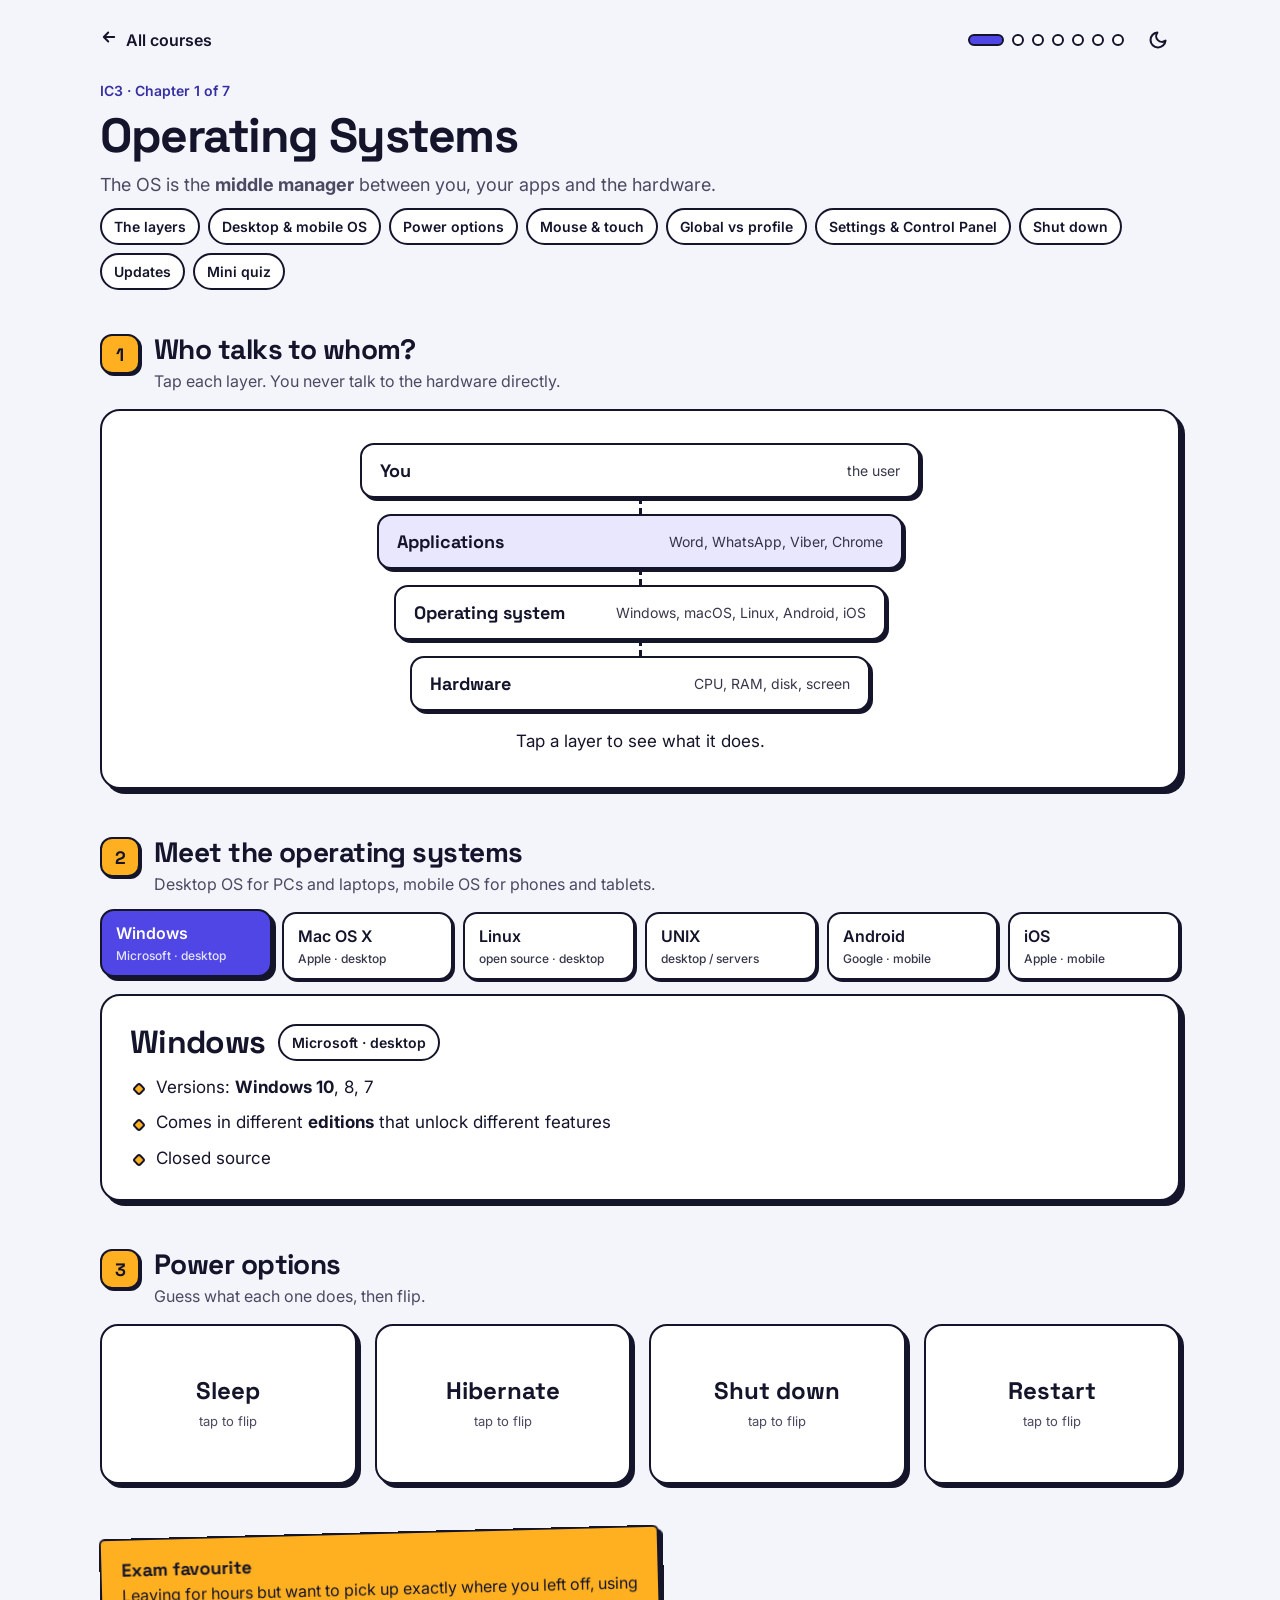
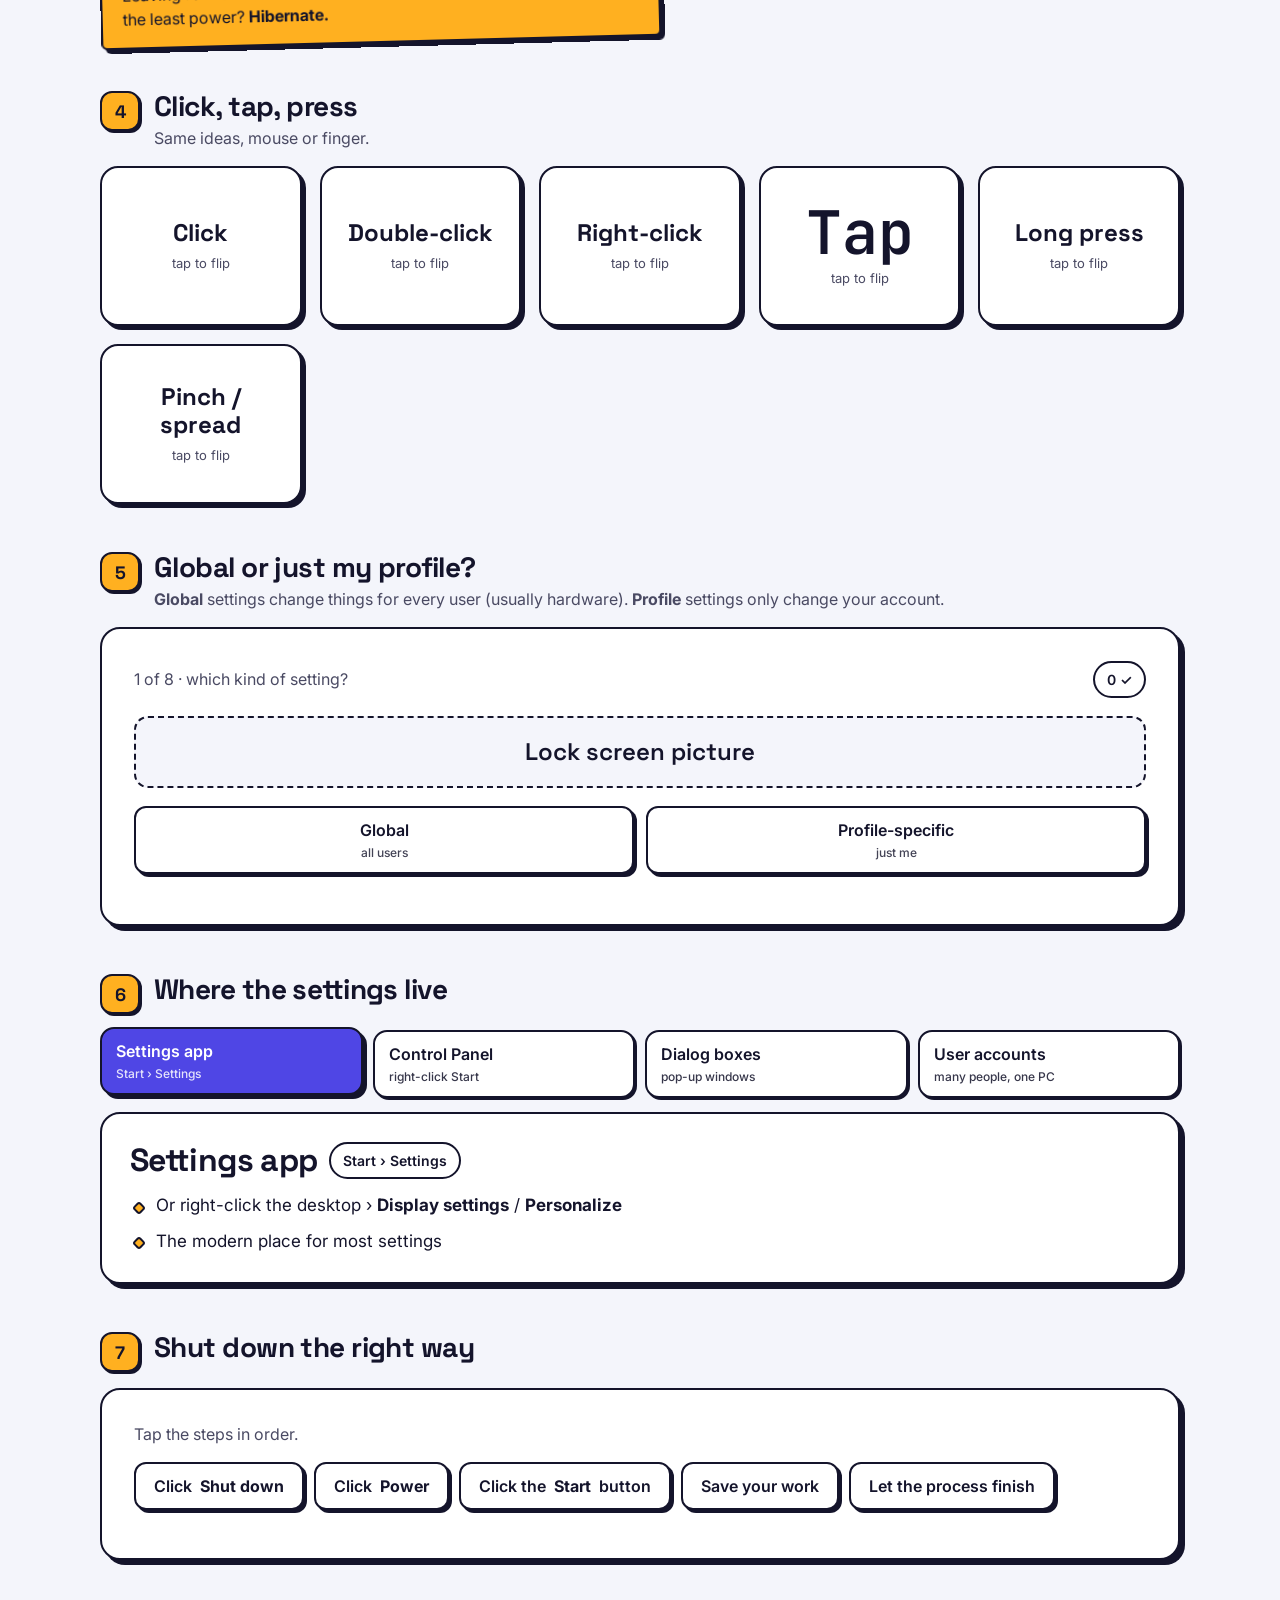
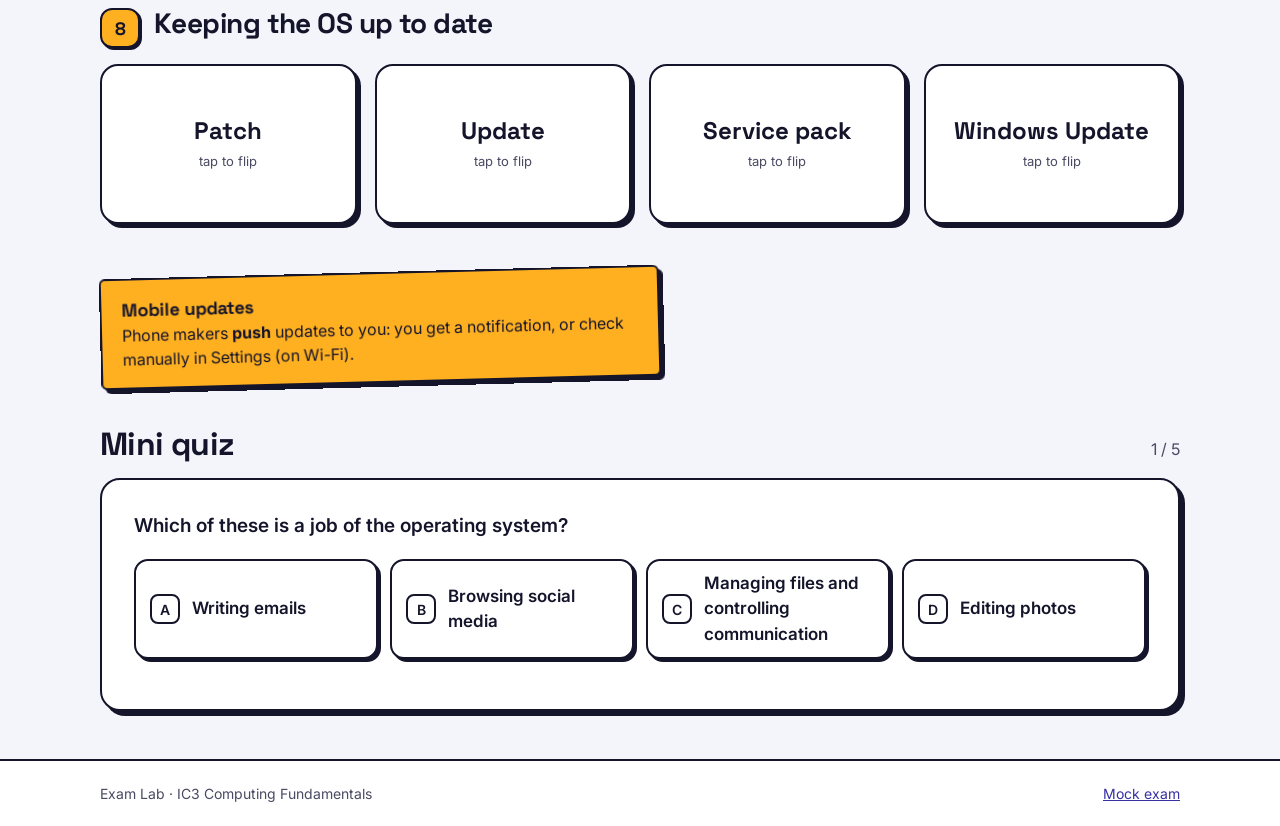
==== ic3/chapter.html @ 07b44a1f "Add IC3 Computing Fundamentals course and turn home into a course list - IC3 GS5 chapters 1-7 as dat" ====
<!doctype html>
<html lang="en">
<head>
<meta charset="utf-8">
<meta name="viewport" content="width=device-width, initial-scale=1">
<title>IC3 · Computing Fundamentals · Exam Lab</title>
<meta name="description" content="IC3 GS5 Computing Fundamentals: short interactive lessons for chapters 1 to 7.">
<link rel="icon" href="../assets/favicon.svg" type="image/svg+xml">
<link rel="preconnect" href="https://fonts.googleapis.com">
<link rel="preconnect" href="https://fonts.gstatic.com" crossorigin>
<link rel="stylesheet" href="https://fonts.googleapis.com/css2?family=Inter:wght@400;500;600&family=JetBrains+Mono:wght@400;600&family=Space+Grotesk:wght@500;700&display=swap">
<link rel="stylesheet" href="../assets/css/style.css">
<link rel="stylesheet" href="ic3.css">
<script>try{var t=localStorage.getItem('examlab:theme');if(t)document.documentElement.dataset.theme=t}catch(e){}</script>
<script type="module" src="chapter.js"></script>
</head>
<body>
<div class="scroll-progress" aria-hidden="true"></div>
<div class="wrap">
  <header class="site-header">
    <a class="back-link" href="../index.html#courses"><span data-icon="left"></span> All courses</a>
    <div class="row" style="gap:12px">
      <div class="dots" id="dots" aria-hidden="true"></div>
      <button class="btn btn--ghost btn--icon" type="button" data-theme-toggle aria-label="Switch theme"></button>
    </div>
  </header>
</div>

<main class="wrap stack" style="gap:44px">
  <div class="stack rise" style="gap:10px">
    <span class="eyebrow" id="eyebrow">IC3 · Computing Fundamentals</span>
    <h1 class="page-title" id="title">Loading…</h1>
    <p class="lead" id="lead"></p>
    <nav class="toc" id="toc" aria-label="In this chapter"></nav>
  </div>

  <div class="stack" id="blocks" style="gap:48px"></div>

  <section class="stack" id="check" style="gap:16px">
    <div class="row row--between" style="align-items:baseline">
      <h2 class="section-title">Mini quiz</h2>
      <span class="muted" id="check-count"></span>
    </div>
    <div class="card card--pad stack" id="check-body" style="gap:20px"></div>
  </section>
</main>

<footer class="site-footer">
  <div class="wrap">
    <span>Exam Lab · IC3 Computing Fundamentals</span>
    <a href="exam.html">Mock exam</a>
  </div>
</footer>
</body>
</html>
---- assets/css/style.css ----
/* Exam Lab — shared styles. "Sticker notebook" look: chunky outlines, hard shadows. */

:root {
  --bg: #F4F5FB;
  --surface: #FFFFFF;
  --soft: #F4F5FB;
  --text: #14142B;
  --muted: #4A4A63;
  --line: #14142B;
  --shadow: #14142B;
  --uml: #14142B;
  --faint-line: #8A8AA3;
  --accent: #4F46E5;
  --accent-text: #3730A3;
  --on-accent: #FFFFFF;
  --tint: #E8E7FD;
  --sun: #FFB020;
  --on-sun: #14142B;
  --sun-tint: #FFF1D1;
  --code-bg: #1B1B33;
  --ok-bg: #E0E7FF;
  --ok-line: #4F46E5;
  --ok-ink: #3730A3;
  --bad-bg: #FFE8CC;
  --bad-line: #9A3412;
  --bad-ink: #9A3412;
  color-scheme: light;
}

@media (prefers-color-scheme: dark) {
  :root:not([data-theme="light"]) {
    --bg: #161627;
    --surface: #22223A;
    --soft: #1A1A2E;
    --text: #EDEDF7;
    --muted: #B9B9D0;
    --line: #05050C;
    --shadow: #05050C;
    --uml: #EDEDF7;
    --faint-line: #6B6B88;
    --accent: #5B53F0;
    --accent-text: #B7B3FF;
    --tint: #33325E;
    --sun-tint: #3B3016;
    --code-bg: #0E0E1C;
    --ok-bg: #2D2B66;
    --ok-line: #8E89FF;
    --ok-ink: #C9C6FF;
    --bad-bg: #43260F;
    --bad-line: #FB923C;
    --bad-ink: #FDBA74;
    color-scheme: dark;
  }
}

:root[data-theme="dark"] {
  --bg: #161627;
  --surface: #22223A;
  --soft: #1A1A2E;
  --text: #EDEDF7;
  --muted: #B9B9D0;
  --line: #05050C;
  --shadow: #05050C;
  --uml: #EDEDF7;
  --faint-line: #6B6B88;
  --accent: #5B53F0;
  --accent-text: #B7B3FF;
  --tint: #33325E;
  --sun-tint: #3B3016;
  --code-bg: #0E0E1C;
  --ok-bg: #2D2B66;
  --ok-line: #8E89FF;
  --ok-ink: #C9C6FF;
  --bad-bg: #43260F;
  --bad-line: #FB923C;
  --bad-ink: #FDBA74;
  color-scheme: dark;
}

/* ---------- Base ---------- */

*, *::before, *::after { box-sizing: border-box; }
html { scroll-behavior: smooth; }
body {
  margin: 0;
  background: var(--bg);
  color: var(--text);
  font: 16px/1.5 Inter, system-ui, -apple-system, "Segoe UI", sans-serif;
  -webkit-font-smoothing: antialiased;
}
h1, h2, h3 { font-family: "Space Grotesk", Inter, sans-serif; letter-spacing: -0.02em; line-height: 1.1; margin: 0; }
p { margin: 0; }
code, .mono { font-family: "JetBrains Mono", ui-monospace, SFMono-Regular, Menlo, monospace; }
a { color: var(--accent-text); }
button { font: inherit; color: inherit; }
:focus-visible { outline: 3px solid var(--sun); outline-offset: 3px; }
svg { flex: none; }

.wrap { max-width: 1120px; margin: 0 auto; padding: 0 20px; }
.wrap--narrow { max-width: 860px; }
.stack { display: flex; flex-direction: column; gap: 24px; }
.row { display: flex; flex-wrap: wrap; gap: 16px; align-items: center; }
.row--between { justify-content: space-between; }
.muted { color: var(--muted); }
.eyebrow { font-size: 14px; font-weight: 600; color: var(--accent-text); }
.page-title { font-size: clamp(32px, 4.5vw, 48px); letter-spacing: -0.03em; line-height: 1.05; }
.section-title { font-size: clamp(24px, 3vw, 32px); }
.lead { font-size: 18px; color: var(--muted); }
.sr-only {
  position: absolute; width: 1px; height: 1px; padding: 0; margin: -1px;
  overflow: hidden; clip: rect(0 0 0 0); white-space: nowrap; border: 0;
}

/* ---------- Header / footer ---------- */

.site-header { display: flex; flex-wrap: wrap; gap: 12px; align-items: center; justify-content: space-between; padding: 18px 0; }
.brand { display: inline-flex; align-items: center; gap: 10px; color: var(--text); text-decoration: none; }
.brand span { font-family: "Space Grotesk", sans-serif; font-weight: 700; font-size: 22px; letter-spacing: -0.02em; }
.nav { display: flex; flex-wrap: wrap; gap: 4px; align-items: center; }
.nav__link { padding: 10px 12px; border-radius: 10px; color: var(--text); text-decoration: none; font-weight: 500; }
.nav__link:hover { background: var(--tint); }
.back-link { display: inline-flex; align-items: center; gap: 8px; min-height: 44px; color: var(--text); text-decoration: none; font-weight: 600; }
.back-link:hover { color: var(--accent-text); }

.site-footer { border-top: 2px solid var(--line); background: var(--surface); margin-top: 48px; }
.site-footer .wrap { display: flex; flex-wrap: wrap; gap: 12px; justify-content: space-between; padding-top: 22px; padding-bottom: 22px; font-size: 14px; color: var(--muted); }

/* ---------- Buttons, chips ---------- */

.btn {
  display: inline-flex; align-items: center; justify-content: center; gap: 8px;
  min-height: 44px; padding: 10px 18px; border-radius: 12px;
  border: 2px solid var(--line); background: var(--surface); color: var(--text);
  box-shadow: 3px 3px 0 var(--shadow);
  font-weight: 600; text-decoration: none; cursor: pointer;
  transition: transform .15s ease, box-shadow .15s ease, background .2s ease;
}
.btn:hover { transform: translate(-2px, -2px); box-shadow: 5px 5px 0 var(--shadow); color: inherit; }
.btn:active { transform: translate(2px, 2px); box-shadow: 1px 1px 0 var(--shadow); }
.btn:disabled { opacity: .4; cursor: not-allowed; transform: none; box-shadow: 3px 3px 0 var(--shadow); }
.btn--primary, .btn--primary:hover { background: var(--accent); color: var(--on-accent); }
.btn--sun, .btn--sun:hover { background: var(--sun); color: var(--on-sun); }
.btn--lg { min-height: 52px; padding: 14px 22px; font-size: 17px; border-radius: 14px; box-shadow: 4px 4px 0 var(--shadow); }
.btn--icon { width: 44px; padding: 0; }
.btn--ghost { border-color: transparent; box-shadow: none; background: transparent; }
.btn--ghost:hover { box-shadow: none; transform: none; background: var(--tint); }

.chip {
  display: inline-flex; align-items: center; gap: 8px; padding: 6px 12px; border-radius: 999px;
  background: var(--surface); border: 2px solid var(--line); font-size: 14px; font-weight: 600;
}
.chip--accent { background: var(--accent); color: var(--on-accent); }
.pulse-dot { width: 8px; height: 8px; border-radius: 50%; background: var(--accent); animation: blink 1.6s ease-in-out infinite; }
.tag { align-self: flex-start; padding: 4px 10px; border-radius: 8px; background: var(--tint); color: var(--accent-text); font-size: 13px; font-weight: 600; }
.hl { background: var(--sun); color: var(--on-sun); padding: 0 .2em; border-radius: .2em; -webkit-box-decoration-break: clone; box-decoration-break: clone; }

.card { background: var(--surface); border: 2px solid var(--line); border-radius: 20px; box-shadow: 5px 5px 0 var(--shadow); }
.card--pad { padding: clamp(18px, 3.5vw, 32px); }
.panel { background: var(--surface); border: 2px solid var(--line); border-radius: 18px; padding: 18px 22px; }

.sticky {
  align-self: flex-start; max-width: 560px; padding: 16px 20px;
  background: var(--sun); color: var(--on-sun);
  border: 2px solid var(--line); border-radius: 6px; box-shadow: 4px 4px 0 var(--shadow);
  transform: rotate(-1.5deg);
}
.sticky > strong { display: block; font-family: "Space Grotesk", sans-serif; font-size: 18px; }
.sticky code { font-weight: 600; }

/* ---------- Progress ---------- */

.bar { height: 14px; border-radius: 999px; background: var(--soft); border: 2px solid var(--line); overflow: hidden; }
.bar > span { display: block; height: 100%; width: 0; background: var(--accent); transition: width .6s cubic-bezier(.2, .8, .2, 1); }
.dots { display: flex; gap: 8px; align-items: center; }
.dots span { height: 12px; width: 12px; border-radius: 999px; border: 2px solid var(--line); background: var(--surface); transition: all .3s ease; }
.dots span.is-past { background: var(--accent); }
.dots span.is-on { width: 36px; background: var(--accent); }

/* ---------- Segmented tabs ---------- */

.tabs { display: flex; flex-wrap: wrap; gap: 12px; }
.tab {
  display: inline-flex; align-items: center; gap: 10px; min-height: 48px; padding: 10px 16px;
  border-radius: 14px; border: 2px solid var(--line); background: var(--surface); color: var(--text);
  box-shadow: 2px 2px 0 var(--shadow); font-weight: 600; cursor: pointer; transition: all .2s ease;
}
.tab:hover { transform: translateY(-2px); }
.tab__num { display: inline-flex; width: 26px; height: 26px; align-items: center; justify-content: center; border-radius: 50%; background: var(--tint); color: var(--text); font-size: 14px; }
.tab[aria-selected="true"] { background: var(--accent); color: var(--on-accent); box-shadow: 4px 4px 0 var(--shadow); }
.tab[aria-selected="true"] .tab__num { background: var(--sun); color: var(--on-sun); }
.tab.is-done:not([aria-selected="true"]) .tab__num { background: var(--accent); color: var(--on-accent); }

/* ---------- Code blocks ---------- */

.code { background: var(--code-bg); border: 2px solid var(--line); border-radius: 18px; overflow: hidden; color: #E6E6F5; min-width: 0; }
.code__bar { display: flex; gap: 8px; align-items: center; padding: 10px 16px; border-bottom: 1px solid #34345A; font: 13px "JetBrains Mono", monospace; color: #B4B4D4; }
.code__dot { width: 12px; height: 12px; border-radius: 50%; background: var(--sun); }
.code__dot + .code__dot { background: #B7B3FF; margin-right: 6px; }
.code pre { margin: 0; padding: 14px 18px; overflow-x: auto; font: 15px/1.75 "JetBrains Mono", monospace; }
.code pre.numbered { padding: 14px 0; }
.ln { display: flex; white-space: pre; padding-right: 18px; transition: background .3s ease, opacity .3s ease; }
.ln-no { flex: none; width: 44px; text-align: right; padding-right: 16px; color: #8C8CB0; user-select: none; }
.ln.is-hl { background: rgba(255, 176, 32, .22); }
.ln.is-dim { opacity: .5; }
.tk-kw { color: #B7B3FF; }
.tk-ty { color: #FFC857; }
.tk-an { color: #7DD3FC; }

/* ---------- UML class boxes ---------- */

.uml { border: 2px solid var(--uml); border-radius: 10px; overflow: hidden; background: var(--surface); color: var(--text); font: 15px/1.4 "JetBrains Mono", monospace; }
.uml__name { padding: 12px; text-align: center; font-weight: 600; background: var(--tint); display: flex; flex-direction: column; transition: background .3s ease; }
.uml__name.is-abstract .uml__title { font-style: italic; }
.uml__stereo { font-size: 12px; font-weight: 400; }
.uml__sec { border-top: 2px solid var(--uml); padding: 10px 12px; display: flex; flex-direction: column; gap: 6px; transition: background .3s ease; }
.uml__sec--empty { padding: 6px; min-height: 14px; }
.uml .is-hl { background: var(--sun-tint); }
.uml__row { display: flex; align-items: center; gap: 8px; white-space: nowrap; }
.uml__row.is-static .uml__txt { text-decoration: underline; text-underline-offset: 3px; }
.uml__row.is-flash { animation: bump .5s ease-out; }
.vis { display: inline-flex; width: 26px; height: 26px; flex: none; align-items: center; justify-content: center; border-radius: 7px; border: 2px solid transparent; font-weight: 600; transition: all .3s ease; }
.vis.is-hl { background: var(--sun); color: var(--on-sun); border-color: var(--line); transform: scale(1.15); }
.uml--box { flex: 0 1 160px; min-width: 92px; text-align: center; box-shadow: 3px 3px 0 var(--shadow); }
.uml--box .uml__name { padding: 12px 6px; }

/* ---------- Relationship arrows ---------- */

.arrow { display: block; width: 100%; height: auto; overflow: visible; color: var(--uml); }
.arrow line, .arrow polyline, .arrow polygon { stroke: currentColor; stroke-linejoin: round; stroke-linecap: round; }
.arrow .hollow { fill: var(--hollow, var(--surface)); }
.arrow .solid { fill: currentColor; }
.arrow .anim-line { transform-box: fill-box; transform-origin: left center; animation: grow .55s ease-out both; }
.arrow .anim-head { transform-box: fill-box; transform-origin: center; animation: pop .35s .5s ease-out both; }
.arrow .anim-dia { transform-box: fill-box; transform-origin: center; animation: pop .35s .1s ease-out both; }

.stage { display: flex; align-items: center; }
.stage__link { position: relative; flex: 1 1 240px; min-width: 0; }
.stage__word {
  position: absolute; left: 50%; top: -48px; transform: translateX(-50%);
  white-space: nowrap;
}
.stage__word span {
  display: inline-block; padding: 6px 12px; background: var(--sun); color: var(--on-sun);
  border: 2px solid var(--line); border-radius: 8px;
  font-family: "Space Grotesk", sans-serif; font-weight: 700; font-size: 16px;
  animation: drop .4s .55s ease-out both;
}
.mult { position: absolute; bottom: -26px; font: 600 15px "JetBrains Mono", monospace; color: var(--accent-text); animation: pop .3s ease-out both; }
.mult--l { left: 8px; }
.mult--r { right: 8px; }

/* ---------- Flip cards ---------- */

.flips { display: grid; grid-template-columns: repeat(auto-fit, minmax(190px, 1fr)); gap: 18px; }
.flip { height: 160px; padding: 0; border: 0; background: none; perspective: 900px; cursor: pointer; text-align: center; }
.flip__inner { position: relative; display: block; width: 100%; height: 100%; transform-style: preserve-3d; transition: transform .55s cubic-bezier(.2, .8, .25, 1.25); }
.flip[aria-pressed="true"] .flip__inner { transform: rotateY(180deg); }
.flip__face {
  position: absolute; inset: 0; display: flex; flex-direction: column; align-items: center; justify-content: center; gap: 6px; padding: 12px;
  border: 2px solid var(--line); border-radius: 18px; background: var(--surface); box-shadow: 4px 4px 0 var(--shadow);
  -webkit-backface-visibility: hidden; backface-visibility: hidden;
}
.flip__face--back { transform: rotateY(180deg); background: var(--accent); color: var(--on-accent); }
.flip__sym { font: 600 60px/1 "JetBrains Mono", monospace; }
.flip__hint { font-size: 13px; color: var(--muted); }
.flip__word { font-family: "Space Grotesk", sans-serif; font-size: 28px; font-weight: 700; }

/* ---------- Switch ---------- */

.switch { display: inline-flex; align-items: center; gap: 10px; min-height: 44px; padding: 6px 8px; border: 0; background: none; font-weight: 600; cursor: pointer; }
.switch__track { position: relative; width: 50px; height: 28px; border-radius: 999px; border: 2px solid var(--line); background: var(--tint); transition: background .2s ease; }
.switch__knob { position: absolute; top: 2px; left: 2px; width: 20px; height: 20px; border-radius: 50%; background: #FFFFFF; border: 2px solid var(--line); transition: left .2s ease; }
.switch[aria-checked="true"] .switch__track { background: var(--accent); }
.switch[aria-checked="true"] .switch__knob { left: 24px; }

/* ---------- Answer options (quiz + mini checks) ---------- */

.opts { display: grid; grid-template-columns: repeat(auto-fit, minmax(240px, 1fr)); gap: 12px; }
.opt {
  display: flex; align-items: center; gap: 12px; min-height: 56px; padding: 10px 14px; border-radius: 14px;
  border: 2px solid var(--line); background: var(--surface); color: var(--text); box-shadow: 3px 3px 0 var(--shadow);
  font-weight: 600; font-size: 17px; text-align: left; cursor: pointer; transition: background .2s ease, opacity .2s ease, transform .15s ease;
}
.opt:hover:not([aria-disabled="true"]) { transform: translate(-1px, -2px); }
.opt[aria-disabled="true"] { cursor: default; }
.opt__letter { flex: none; display: inline-flex; width: 30px; height: 30px; align-items: center; justify-content: center; border-radius: 8px; border: 2px solid var(--line); background: var(--surface); font-size: 14px; }
.opt__text { flex: 1; }
.opt__text.mono { font-size: 15px; }
.opt.is-right { background: var(--ok-bg); border-color: var(--ok-line); animation: bump .4s ease-out; }
.opt.is-wrong { background: var(--bad-bg); border-color: var(--bad-line); animation: shake .4s ease-in-out; }
.opt.is-dim { opacity: .5; }
.opt__mark { animation: pop .3s ease-out both; }
.opt.is-right .opt__mark { color: var(--ok-ink); }
.opt.is-wrong .opt__mark { color: var(--bad-ink); }

.feedback {
  display: flex; flex-wrap: wrap; gap: 16px; align-items: center; justify-content: space-between;
  padding: 16px 20px; border-radius: 16px; border: 2px solid var(--line); animation: rise .35s ease-out both;
}
.feedback.is-right { background: var(--ok-bg); }
.feedback.is-wrong { background: var(--sun-tint); }
.feedback__body { display: flex; gap: 14px; align-items: center; flex: 1 1 360px; min-width: 0; }
.feedback__title { display: block; font-family: "Space Grotesk", sans-serif; font-weight: 700; font-size: 20px; }
.badge-icon {
  position: relative; flex: none; width: 44px; height: 44px; border-radius: 50%;
  border: 2px solid var(--line); background: var(--surface); display: flex; align-items: center; justify-content: center;
}

/* Confetti-ish burst */
.burst { position: absolute; left: 50%; top: 50%; width: 0; height: 0; pointer-events: none; }
.burst i { position: absolute; left: 0; top: 0; width: 0; height: 0; }
.burst i::after {
  content: ""; position: absolute; width: 10px; height: 10px; margin: -5px; border-radius: 50%;
  background: var(--c); border: 1.5px solid var(--line); animation: fly .75s ease-out both;
}

/* ---------- Animations ---------- */

@keyframes rise { from { opacity: 0; transform: translateY(16px); } to { opacity: 1; transform: none; } }
@keyframes grow { from { transform: scaleX(0); } to { transform: scaleX(1); } }
@keyframes pop { 0% { opacity: 0; transform: scale(0); } 70% { opacity: 1; transform: scale(1.2); } 100% { opacity: 1; transform: scale(1); } }
@keyframes drop { from { opacity: 0; transform: translateY(-14px) rotate(-4deg); } to { opacity: 1; transform: translateY(0) rotate(-4deg); } }
@keyframes bump { 0% { transform: scale(1); } 40% { transform: scale(1.04); } 100% { transform: scale(1); } }
@keyframes shake { 0%, 100% { transform: translateX(0); } 20% { transform: translateX(-8px); } 40% { transform: translateX(7px); } 60% { transform: translateX(-5px); } 80% { transform: translateX(3px); } }
@keyframes fly { from { transform: translateX(0) scale(1); opacity: 1; } to { transform: translateX(58px) scale(.4); opacity: 0; } }
@keyframes blink { 0%, 100% { opacity: 1; } 50% { opacity: .25; } }
@keyframes bob { 0%, 100% { transform: translateY(0); } 50% { transform: translateY(-8px); } }
@keyframes draw { from { stroke-dashoffset: 600; } to { stroke-dashoffset: 0; } }
@keyframes sticker { 0% { opacity: 0; transform: scale(.4) rotate(-6deg); } 70% { opacity: 1; transform: scale(1.12) rotate(-6deg); } 100% { opacity: 1; transform: scale(1) rotate(-6deg); } }
@keyframes wiggle { 0%, 100% { transform: rotate(-6deg); } 50% { transform: rotate(4deg); } }
@keyframes flicker { 0%, 100% { transform: scale(1) rotate(-3deg); } 50% { transform: scale(1.12) rotate(3deg); } }

.rise { animation: rise .45s ease-out both; }
.rise-1 { animation-delay: .08s; }
.rise-2 { animation-delay: .16s; }
.rise-3 { animation-delay: .24s; }

@media (prefers-reduced-motion: reduce) {
  *, *::before, *::after {
    animation-duration: .001ms !important;
    animation-delay: 0s !important;
    animation-iteration-count: 1 !important;
    transition-duration: .001ms !important;
    scroll-behavior: auto !important;
  }
}

/* ---------- Exam pages (shared by every course) ---------- */

.qcard { display: flex; flex-direction: column; gap: 22px; box-shadow: 6px 6px 0 var(--shadow); }
.qtitle { font-size: clamp(22px, 3.2vw, 30px); line-height: 1.2; }
.diagram { padding: 18px; border-radius: 16px; background: var(--soft); border: 2px dashed var(--faint-line); }
.flame.is-hot svg { animation: flicker .8s ease-in-out infinite; }
.ring { position: relative; width: 170px; height: 170px; border-radius: 50%; border: 2px solid var(--line); display: flex; align-items: center; justify-content: center; animation: pop .6s ease-out both; }
.ring__inner { width: 124px; height: 124px; border-radius: 50%; border: 2px solid var(--line); background: var(--surface); display: flex; align-items: center; justify-content: center; font: 700 36px "Space Grotesk", sans-serif; }
.results { display: flex; flex-direction: column; align-items: center; gap: 20px; text-align: center; box-shadow: 6px 6px 0 var(--shadow); }
.mistakes { width: 100%; max-width: 600px; display: flex; flex-direction: column; gap: 10px; text-align: left; }
.mistake { padding: 12px 16px; border-radius: 12px; background: var(--sun-tint); border: 2px solid var(--line); }

/* Thin reading-progress bar at the very top of long lesson pages */
.scroll-progress { position: fixed; left: 0; top: 0; height: 4px; width: 100%; background: var(--accent); transform-origin: left center; transform: scaleX(0); z-index: 20; }
---- ic3/ic3.css ----
/* Styles for the data-driven lesson widgets (ic3/widgets.js). Uses tokens from assets/css/style.css. */

.block { display: flex; flex-direction: column; gap: 16px; scroll-margin-top: 24px; }
.block__head { display: flex; gap: 14px; align-items: flex-start; }
.block__num {
  flex: none; width: 40px; height: 40px; border-radius: 12px; border: 2px solid var(--line);
  background: var(--sun); color: var(--on-sun); display: flex; align-items: center; justify-content: center;
  font: 700 18px "Space Grotesk", sans-serif; box-shadow: 2px 2px 0 var(--shadow);
}
.block__head h2 { font-size: clamp(22px, 3vw, 28px); }
.block__head p { margin-top: 4px; }

/* Lesson contents strip */
.toc { display: flex; flex-wrap: wrap; gap: 8px; }
.toc a { padding: 6px 12px; border-radius: 999px; border: 2px solid var(--line); background: var(--surface); color: var(--text); text-decoration: none; font-size: 14px; font-weight: 600; }
.toc a:hover { background: var(--tint); }

/* ---------- Explorer ---------- */
.xp { display: flex; flex-direction: column; gap: 14px; }
.xp__chips { display: grid; grid-template-columns: repeat(auto-fit, minmax(150px, 1fr)); gap: 10px; }
.xp__chip {
  position: relative; display: flex; flex-direction: column; align-items: flex-start; gap: 2px; min-height: 56px; padding: 10px 14px;
  border-radius: 14px; border: 2px solid var(--line); background: var(--surface); color: var(--text);
  box-shadow: 2px 2px 0 var(--shadow); font-weight: 600; text-align: left; cursor: pointer; transition: all .2s ease;
}
.xp__chip:hover { transform: translateY(-2px); }
.xp__chip[aria-selected="true"] { background: var(--accent); color: var(--on-accent); box-shadow: 4px 4px 0 var(--shadow); transform: translateY(-3px); }
.xp__tag { font-size: 12px; font-weight: 500; opacity: .85; }
.xp__seen { position: absolute; top: 6px; right: 8px; color: var(--accent-text); }
.xp__panel { padding: clamp(18px, 3vw, 28px); display: flex; flex-direction: column; gap: 14px; min-height: 160px; }
.xp__head { display: flex; flex-wrap: wrap; gap: 12px; align-items: center; }
.xp__big { font-size: clamp(24px, 3.4vw, 32px); }
.xp__points { margin: 0; padding: 0; list-style: none; display: flex; flex-direction: column; gap: 10px; }
.xp__points li { position: relative; padding-left: 26px; font-size: 17px; animation: rise .4s ease-out both; }
.xp__points li::before { content: ""; position: absolute; left: 4px; top: .55em; width: 10px; height: 10px; border-radius: 3px; background: var(--sun); border: 2px solid var(--line); transform: rotate(45deg); }
.xp__note { padding: 10px 14px; border-radius: 12px; background: var(--sun-tint); border: 2px dashed var(--line); }

/* ---------- Flip cards (extends .flip from style.css) ---------- */
.flips--wide { grid-template-columns: repeat(auto-fit, minmax(240px, 1fr)); }
.flip__term { font: 700 clamp(20px, 2.6vw, 24px)/1.2 "Space Grotesk", sans-serif; padding: 0 8px; }
.flip__def { font-size: 15px; line-height: 1.4; }

/* ---------- Sort ---------- */
.sorter { display: flex; flex-direction: column; gap: 18px; }
.sorter__item {
  font: 600 clamp(18px, 2.6vw, 24px)/1.35 "Space Grotesk", sans-serif; padding: 18px 20px; border-radius: 14px;
  background: var(--soft); border: 2px dashed var(--line); text-align: center;
}
.sorter__btns { display: grid; grid-template-columns: repeat(var(--n), minmax(0, 1fr)); gap: 12px; }
.sorter__btn { min-height: 64px; flex-direction: column; gap: 2px; text-align: center; }
.sorter__hint { font-size: 12px; font-weight: 500; opacity: .8; }
.sorter__btn.is-right { background: var(--ok-bg); border-color: var(--ok-line); animation: bump .4s ease-out; }
.sorter__btn.is-wrong { background: var(--bad-bg); border-color: var(--bad-line); animation: shake .4s ease-in-out; }
.game-end { display: flex; flex-wrap: wrap; gap: 16px; align-items: center; justify-content: space-between; }
@media (max-width: 560px) { .sorter__btns { grid-template-columns: repeat(2, minmax(0, 1fr)); } }

/* ---------- Order ---------- */
.orderer { display: flex; flex-direction: column; gap: 16px; }
.orderer__done { margin: 0; padding: 0; list-style: none; display: flex; flex-direction: column; gap: 8px; }
.orderer__done:empty { display: none; }
.orderer__done li { display: flex; gap: 12px; align-items: center; padding: 10px 14px; border-radius: 12px; background: var(--ok-bg); border: 2px solid var(--ok-line); font-weight: 600; }
.orderer__n { flex: none; width: 28px; height: 28px; border-radius: 50%; background: var(--accent); color: var(--on-accent); display: flex; align-items: center; justify-content: center; font-size: 14px; }
.orderer__pool { display: flex; flex-wrap: wrap; gap: 10px; }
.orderer__step { text-align: left; justify-content: flex-start; }
.orderer__step.is-wrong { background: var(--bad-bg); border-color: var(--bad-line); animation: shake .4s ease-in-out; }

/* ---------- Bars ---------- */
.bars { display: flex; flex-direction: column; gap: 14px; }
.bars__row { display: grid; grid-template-columns: minmax(90px, 150px) minmax(0, 1fr) auto; gap: 6px 14px; align-items: center; }
.bars__label { font-weight: 600; }
.bars__track { height: 22px; border-radius: 999px; border: 2px solid var(--line); background: var(--soft); overflow: hidden; }
.bars__fill { display: block; height: 100%; width: 0; background: var(--accent); border-right: 2px solid var(--line); }
.bars__row:nth-child(even) .bars__fill { background: var(--sun); }
.bars__val { font: 600 14px "JetBrains Mono", monospace; white-space: nowrap; }
.bars__note { grid-column: 2 / -1; font-size: 14px; color: var(--muted); margin-top: -4px; }
@media (max-width: 520px) { .bars__row { grid-template-columns: minmax(0, 1fr) auto; } .bars__track { grid-column: 1 / -1; grid-row: 2; } .bars__note { grid-column: 1 / -1; } }

/* ---------- Stack ---------- */
.stackw { display: flex; flex-direction: column; gap: 18px; align-items: center; }
.stackw__layers { width: 100%; max-width: 560px; display: flex; flex-direction: column; align-items: center; }
.stackw__layer {
  width: var(--w); display: flex; flex-wrap: wrap; justify-content: space-between; gap: 4px 12px; align-items: center;
  padding: 14px 18px; border-radius: 14px; border: 2px solid var(--line); background: var(--surface); color: var(--text);
  box-shadow: 3px 3px 0 var(--shadow); cursor: pointer; animation: rise .45s var(--d) ease-out both; transition: background .2s ease;
}
.stackw__layer:nth-of-type(2) { background: var(--tint); }
.stackw__layer[aria-pressed="true"] { background: var(--accent); color: var(--on-accent); }
.stackw__name { font: 700 18px "Space Grotesk", sans-serif; }
.stackw__eg { font-size: 14px; opacity: .85; }
.stackw__link { width: 0; height: 16px; border-left: 3px dashed var(--line); }
.stackw__detail { text-align: center; font-size: 17px; max-width: 560px; min-height: 26px; }

/* ---------- Units ---------- */
.unitsw { display: flex; flex-direction: column; gap: 18px; }
.unitsw__mode[aria-pressed="true"] { background: var(--accent); color: var(--on-accent); }
.unitsw__ladder { display: flex; flex-wrap: wrap; align-items: center; gap: 8px; }
.unitsw__rung { padding: 8px 14px; border-radius: 10px; border: 2px solid var(--line); background: var(--sun); color: var(--on-sun); font: 700 18px "JetBrains Mono", monospace; animation: pop .35s ease-out both; }
.unitsw__step { font: 600 14px "JetBrains Mono", monospace; color: var(--accent-text); animation: rise .35s ease-out both; }
.unitsw__conv { display: flex; flex-wrap: wrap; gap: 12px; align-items: end; }
.unitsw__field { display: flex; flex-direction: column; gap: 4px; font-size: 14px; font-weight: 600; }
.unitsw__field input, .unitsw__field select, .wild__input input, .pw__input {
  min-height: 44px; padding: 8px 12px; border-radius: 12px; border: 2px solid var(--line); background: var(--surface); color: var(--text); font: inherit; font-size: 17px;
}
.unitsw__field input { width: 160px; }
.unitsw__out { display: grid; grid-template-columns: repeat(auto-fit, minmax(170px, 1fr)); gap: 10px; }
.unitsw__cell { display: flex; flex-direction: column; padding: 10px 12px; border-radius: 12px; border: 2px solid var(--line); background: var(--soft); }
.unitsw__cell .mono { font-size: 16px; font-weight: 600; overflow-wrap: anywhere; }
.unitsw__cell.is-from { background: var(--tint); }

/* ---------- Wildcards ---------- */
.wild { display: flex; flex-direction: column; gap: 14px; }
.wild__input { display: flex; flex-wrap: wrap; gap: 10px; align-items: center; font-weight: 600; }
.wild__input input { flex: 1 1 200px; font-family: "JetBrains Mono", monospace; font-size: 20px; }
.wild__presets .btn { font-family: "JetBrains Mono", monospace; min-height: 40px; padding: 6px 14px; box-shadow: 2px 2px 0 var(--shadow); }
.wild__presets .btn[aria-pressed="true"] { background: var(--accent); color: var(--on-accent); }
.wild__explain { font-size: 17px; min-height: 26px; }
.wild__files { display: flex; flex-wrap: wrap; gap: 8px; }
.wild__file { padding: 6px 12px; border-radius: 10px; border: 2px dashed var(--faint-line); color: var(--muted); transition: all .2s ease; }
.wild__file.is-hit { border: 2px solid var(--line); background: var(--accent); color: var(--on-accent); }
.wild__file.is-pop { animation: pop .3s ease-out; }

/* ---------- Backups ---------- */
.bk { display: flex; flex-direction: column; gap: 18px; }
.bk__mode[aria-pressed="true"] { background: var(--accent); color: var(--on-accent); }
.bk__week { display: grid; grid-template-columns: repeat(6, minmax(0, 1fr)); gap: 10px; align-items: end; }
.bk__day { display: flex; flex-direction: column; align-items: center; gap: 6px; }
.bk__dname { font-size: 13px; font-weight: 600; color: var(--muted); }
.bk__box {
  width: 100%; min-height: 64px; padding: 8px 4px; border-radius: 12px; border: 2px solid var(--line); background: var(--tint);
  display: flex; flex-direction: column; align-items: center; justify-content: center; opacity: 0; transform: translateY(14px) scale(.9);
  transition: opacity .3s ease, transform .3s ease, background .3s ease, box-shadow .3s ease;
}
.bk__box--full { min-height: 96px; background: var(--sun); color: var(--on-sun); }
.bk__box strong { font: 700 18px "JetBrains Mono", monospace; }
.bk__box small { font-size: 12px; }
.bk__box.is-in { opacity: 1; transform: none; }
.bk__box.is-need { box-shadow: 0 0 0 4px var(--accent); transform: translateY(-6px); }
.bk__box.is-skip { opacity: .3; }
.bk__crash { padding: 8px 10px; border-radius: 10px; background: var(--bad-bg); color: var(--bad-ink); border: 2px solid var(--bad-line); font-weight: 700; }
.bk__crash.is-pop { animation: shake .5s ease-in-out; }
.bk__out { min-height: 60px; }
@media (max-width: 520px) { .bk__week { grid-template-columns: repeat(3, minmax(0, 1fr)); } }

/* ---------- Password ---------- */
.pw { display: flex; flex-direction: column; gap: 14px; }
.pw__row { display: flex; flex-wrap: wrap; gap: 10px; }
.pw__input { flex: 1 1 240px; }
.pw__meter { height: 16px; border-radius: 999px; border: 2px solid var(--line); background: var(--soft); overflow: hidden; }
.pw__meter span { display: block; height: 100%; width: 0; transition: width .35s ease, background .35s ease; }
.pw__level { font: 700 20px "Space Grotesk", sans-serif; }
.pw__rules { margin: 0; padding: 0; list-style: none; display: grid; grid-template-columns: repeat(auto-fit, minmax(220px, 1fr)); gap: 8px; }
.pw__rules li { display: flex; gap: 10px; align-items: center; color: var(--muted); }
.pw__tick { width: 24px; height: 24px; border-radius: 50%; border: 2px solid var(--faint-line); display: flex; align-items: center; justify-content: center; color: transparent; transition: all .2s ease; }
.pw__rules li.is-ok { color: var(--text); font-weight: 600; }
.pw__rules li.is-ok .pw__tick { background: var(--accent); border-color: var(--line); color: var(--on-accent); }
.pw__rules li.is-pop .pw__tick { animation: pop .3s ease-out; }

/* ---------- Path (network hops) ---------- */
.hop { display: flex; flex-direction: column; gap: 18px; }
.hop__row { display: flex; flex-wrap: wrap; align-items: center; gap: 8px 0; }
.hop__node {
  display: flex; flex-direction: column; align-items: center; gap: 6px; min-width: 92px; padding: 10px 8px; border-radius: 14px;
  border: 2px solid var(--line); background: var(--surface); color: var(--text); box-shadow: 2px 2px 0 var(--shadow);
  font-weight: 600; font-size: 14px; cursor: pointer; transition: all .25s ease;
}
.hop__dot { width: 14px; height: 14px; border-radius: 50%; border: 2px solid var(--line); background: var(--tint); transition: background .2s ease; }
.hop__node[aria-pressed="true"] { background: var(--tint); }
.hop__node.is-lit { transform: translateY(-4px); box-shadow: 4px 4px 0 var(--shadow); }
.hop__node.is-lit .hop__dot { background: var(--sun); animation: pop .35s ease-out; }
.hop__wire { position: relative; flex: 1 1 18px; min-width: 18px; height: 0; border-top: 3px dashed var(--line); }
.hop__wire i { position: absolute; top: -7px; left: 0; width: 11px; height: 11px; border-radius: 50%; background: var(--sun); border: 2px solid var(--line); opacity: 0; }
.hop__wire.is-on i { animation: hop-go .42s linear both; }
.hop__wire.is-back i { animation: hop-back .6s linear both; background: var(--accent); }
@keyframes hop-go { from { left: 0; opacity: 1; } to { left: calc(100% - 11px); opacity: 1; } }
@keyframes hop-back { from { left: calc(100% - 11px); opacity: 1; } to { left: 0; opacity: 0; } }
.hop__say { font-size: 17px; min-height: 26px; }

/* ---------- Tree ---------- */
.treew { display: flex; flex-direction: column; gap: 16px; }
.treew__path { min-height: 48px; padding: 10px 14px; border-radius: 12px; background: var(--code-bg); color: #E6E6F5; font: 600 17px "JetBrains Mono", monospace; display: flex; flex-wrap: wrap; align-items: center; overflow-x: auto; }
.treew__path .muted { color: #B4B4D4; font-family: Inter, sans-serif; font-weight: 500; }
.treew__seg, .treew__sep { animation: rise .3s ease-out both; }
.treew__sep { color: #FFC857; padding: 0 2px; }
.tree, .tree ul { margin: 0; padding: 0; list-style: none; }
.tree ul { padding-left: 22px; border-left: 2px dashed var(--faint-line); margin-left: 9px; }
.tree li { padding: 3px 0; }
.tree__folder { display: inline-flex; align-items: center; gap: 8px; font-weight: 700; }
.tree__folder::before { content: ""; width: 18px; height: 13px; border-radius: 3px; background: var(--sun); border: 2px solid var(--line); }
.tree__file { padding: 4px 10px; border-radius: 8px; border: 2px solid transparent; background: none; font: 500 15px "JetBrains Mono", monospace; cursor: pointer; color: var(--text); }
.tree__file:hover { border-color: var(--line); }
.tree__file.is-on { background: var(--accent); color: var(--on-accent); border-color: var(--line); }
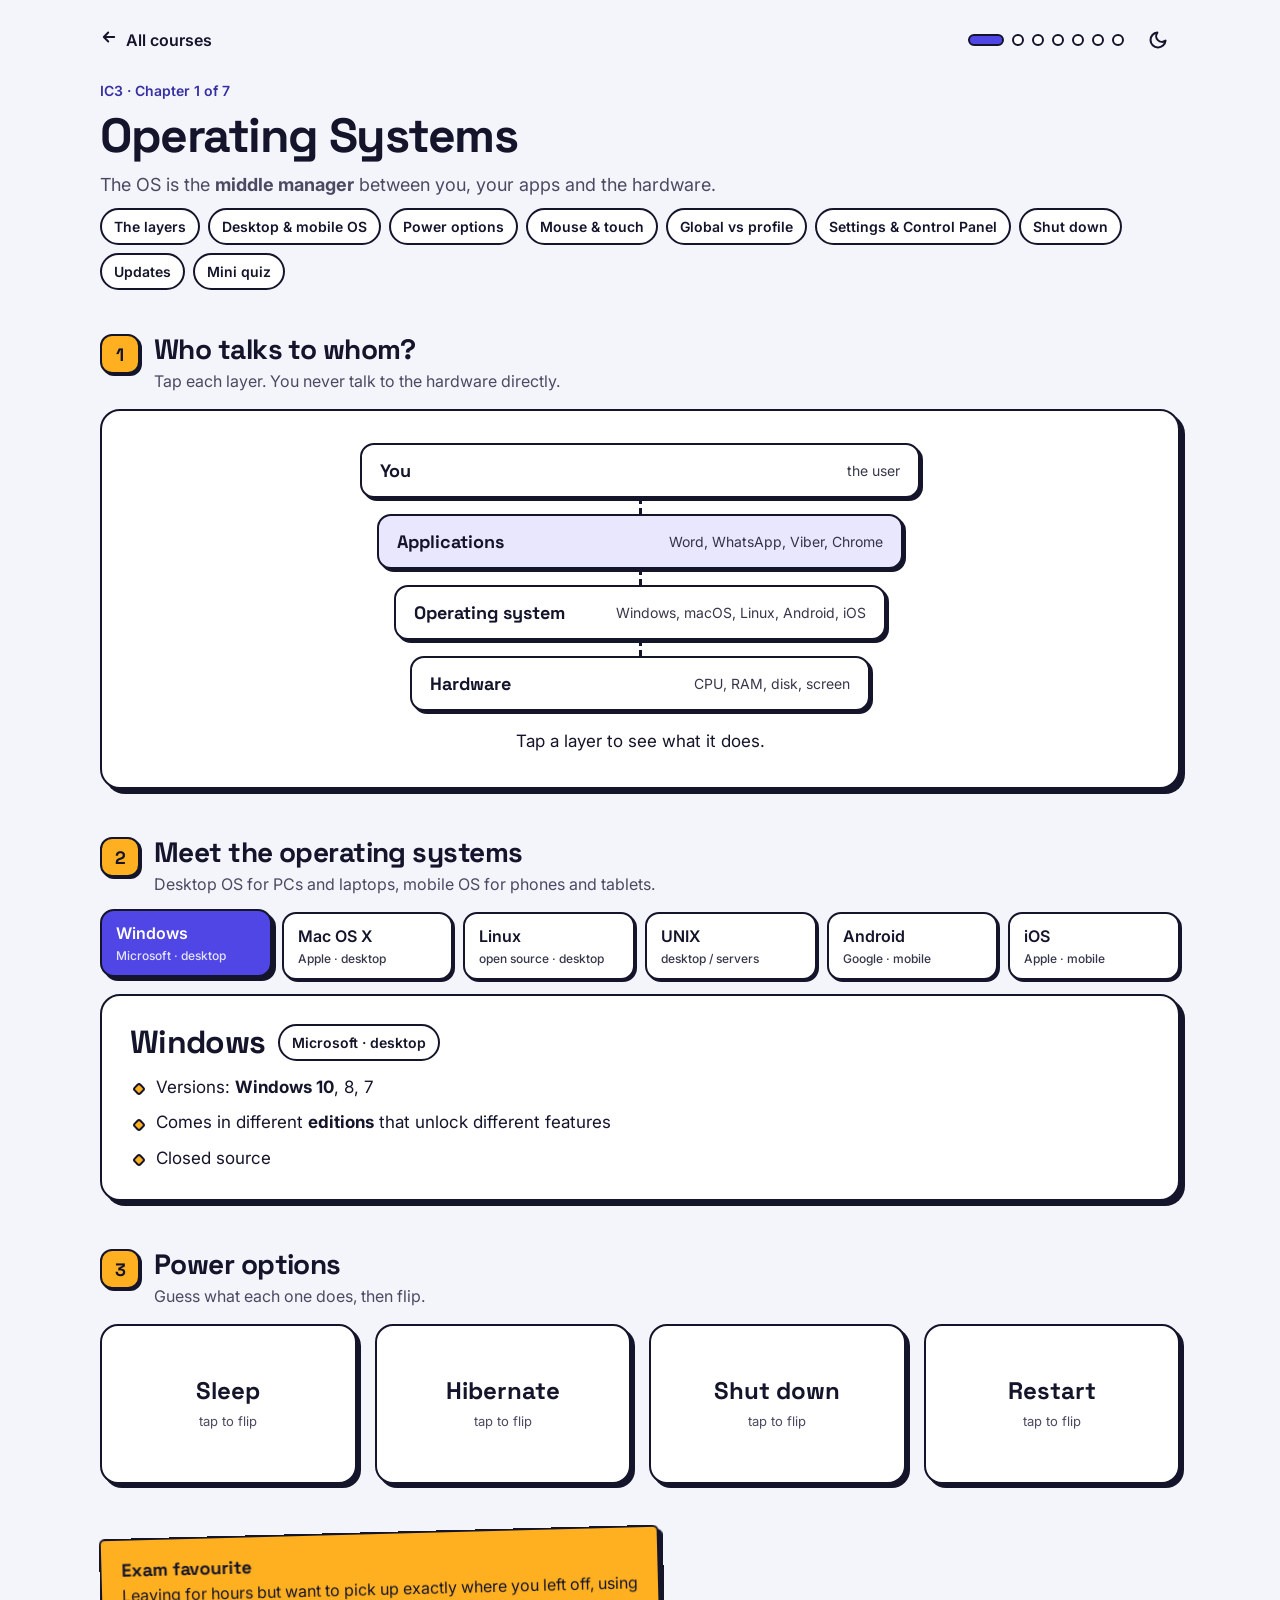
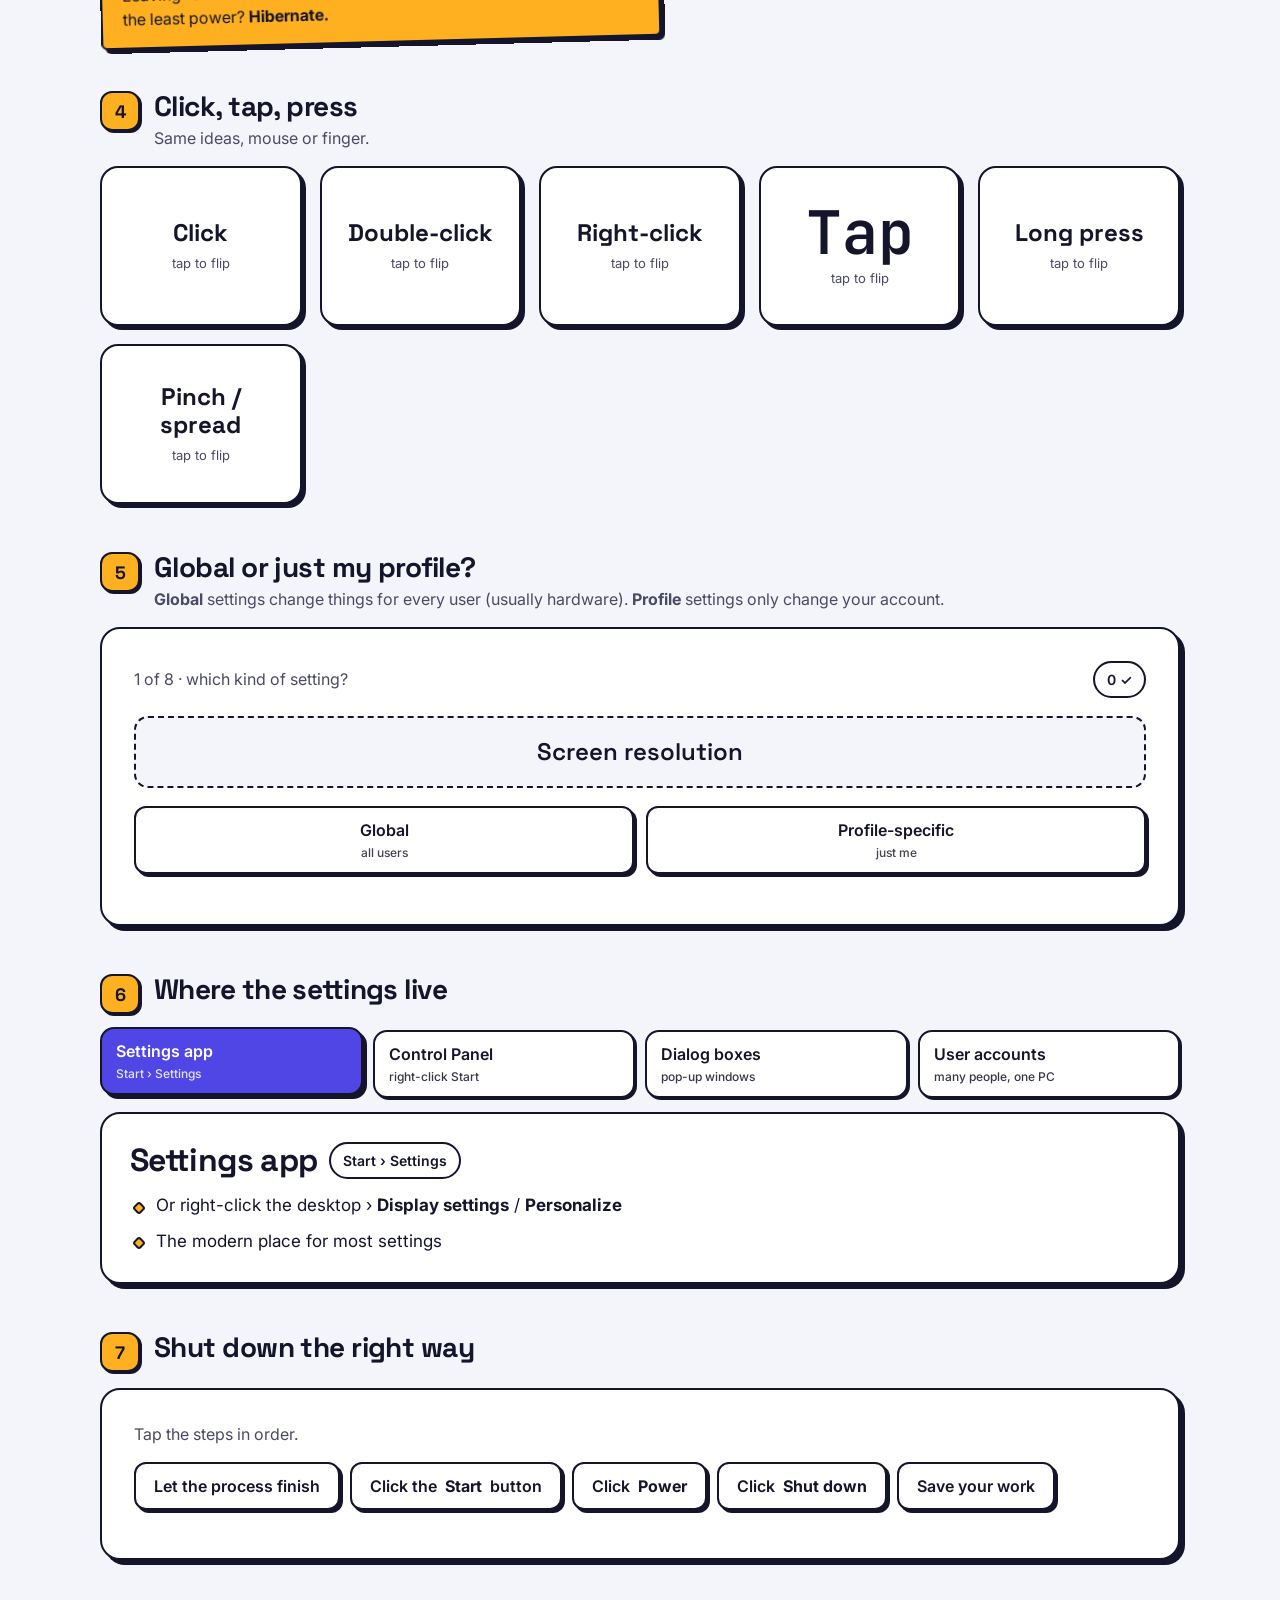
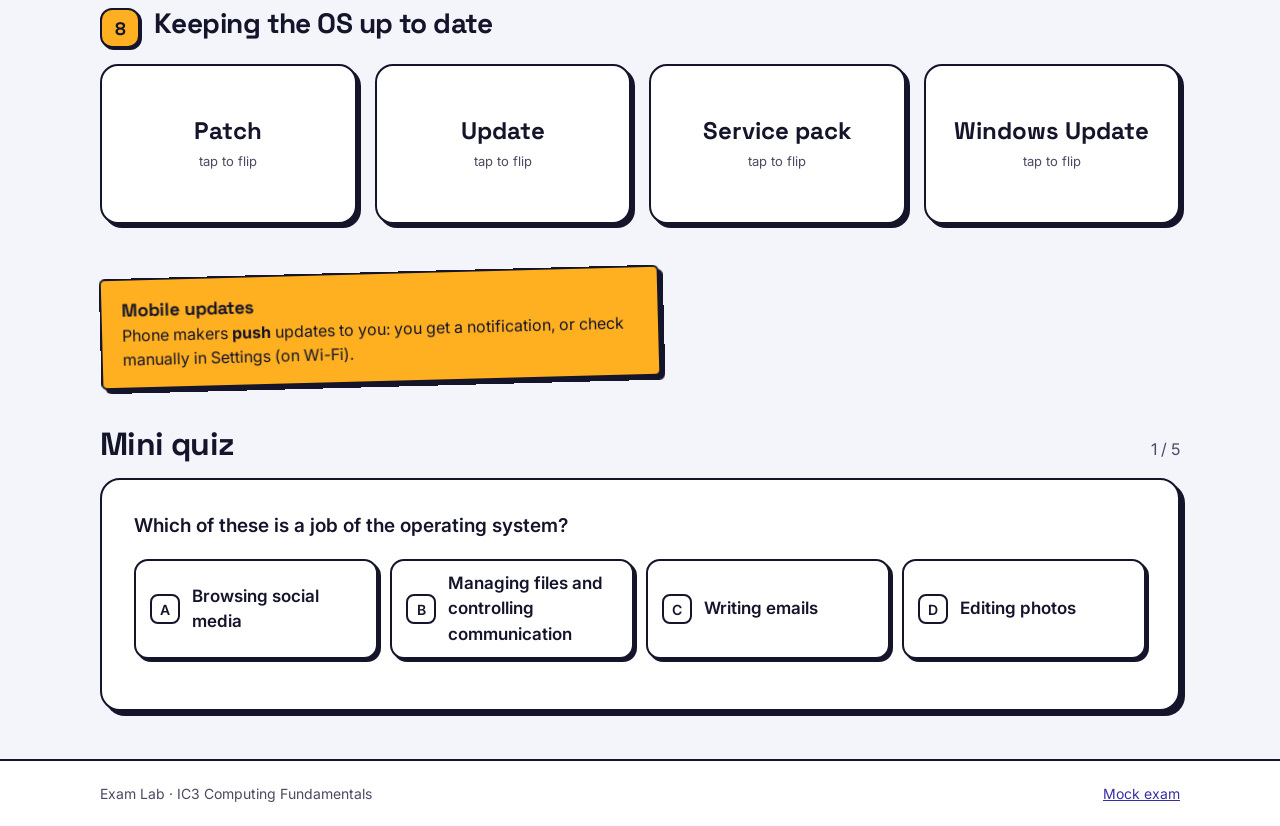
==== commit 9eaf20b3: "Add E-Business course: Chapter 5 video lessons, case-study final, cheat sheet - 7 lessons on Chaffey" ====
--- a/ic3/chapter.html
+++ b/ic3/chapter.html
@@ -10,7 +10,7 @@
 <link rel="preconnect" href="https://fonts.gstatic.com" crossorigin>
 <link rel="stylesheet" href="https://fonts.googleapis.com/css2?family=Inter:wght@400;500;600&family=JetBrains+Mono:wght@400;600&family=Space+Grotesk:wght@500;700&display=swap">
 <link rel="stylesheet" href="../assets/css/style.css">
-<link rel="stylesheet" href="ic3.css">
+<link rel="stylesheet" href="../assets/css/widgets.css">
 <script>try{var t=localStorage.getItem('examlab:theme');if(t)document.documentElement.dataset.theme=t}catch(e){}</script>
 <script type="module" src="chapter.js"></script>
 </head>
--- a/assets/css/style.css
+++ b/assets/css/style.css
@@ -80,6 +80,7 @@
 /* ---------- Base ---------- */
 
 *, *::before, *::after { box-sizing: border-box; }
+[hidden] { display: none !important; }
 html { scroll-behavior: smooth; }
 body {
   margin: 0;
--- a/assets/css/widgets.css
+++ b/assets/css/widgets.css
@@ -0,0 +1,258 @@
+/* Styles for the data-driven lesson widgets (assets/js/widgets.js). Uses tokens from assets/css/style.css. */
+
+.block { display: flex; flex-direction: column; gap: 16px; scroll-margin-top: 24px; }
+.block__head { display: flex; gap: 14px; align-items: flex-start; }
+.block__num {
+  flex: none; width: 40px; height: 40px; border-radius: 12px; border: 2px solid var(--line);
+  background: var(--sun); color: var(--on-sun); display: flex; align-items: center; justify-content: center;
+  font: 700 18px "Space Grotesk", sans-serif; box-shadow: 2px 2px 0 var(--shadow);
+}
+.block__head h2 { font-size: clamp(22px, 3vw, 28px); }
+.block__head p { margin-top: 4px; }
+
+/* Lesson contents strip */
+.toc { display: flex; flex-wrap: wrap; gap: 8px; }
+.toc a { padding: 6px 12px; border-radius: 999px; border: 2px solid var(--line); background: var(--surface); color: var(--text); text-decoration: none; font-size: 14px; font-weight: 600; }
+.toc a:hover { background: var(--tint); }
+
+/* ---------- Explorer ---------- */
+.xp { display: flex; flex-direction: column; gap: 14px; }
+.xp__chips { display: grid; grid-template-columns: repeat(auto-fit, minmax(150px, 1fr)); gap: 10px; }
+.xp__chip {
+  position: relative; display: flex; flex-direction: column; align-items: flex-start; gap: 2px; min-height: 56px; padding: 10px 14px;
+  border-radius: 14px; border: 2px solid var(--line); background: var(--surface); color: var(--text);
+  box-shadow: 2px 2px 0 var(--shadow); font-weight: 600; text-align: left; cursor: pointer; transition: all .2s ease;
+}
+.xp__chip:hover { transform: translateY(-2px); }
+.xp__chip[aria-selected="true"] { background: var(--accent); color: var(--on-accent); box-shadow: 4px 4px 0 var(--shadow); transform: translateY(-3px); }
+.xp__tag { font-size: 12px; font-weight: 500; opacity: .85; }
+.xp__seen { position: absolute; top: 6px; right: 8px; color: var(--accent-text); }
+.xp__panel { padding: clamp(18px, 3vw, 28px); display: flex; flex-direction: column; gap: 14px; min-height: 160px; }
+.xp__head { display: flex; flex-wrap: wrap; gap: 12px; align-items: center; }
+.xp__big { font-size: clamp(24px, 3.4vw, 32px); }
+.xp__points { margin: 0; padding: 0; list-style: none; display: flex; flex-direction: column; gap: 10px; }
+.xp__points li { position: relative; padding-left: 26px; font-size: 17px; animation: rise .4s ease-out both; }
+.xp__points li::before { content: ""; position: absolute; left: 4px; top: .55em; width: 10px; height: 10px; border-radius: 3px; background: var(--sun); border: 2px solid var(--line); transform: rotate(45deg); }
+.xp__note { padding: 10px 14px; border-radius: 12px; background: var(--sun-tint); border: 2px dashed var(--line); }
+
+/* ---------- Flip cards (extends .flip from style.css) ---------- */
+.flips--wide { grid-template-columns: repeat(auto-fit, minmax(240px, 1fr)); }
+.flip__term { font: 700 clamp(20px, 2.6vw, 24px)/1.2 "Space Grotesk", sans-serif; padding: 0 8px; }
+.flip__def { font-size: 15px; line-height: 1.4; }
+
+/* ---------- Sort ---------- */
+.sorter { display: flex; flex-direction: column; gap: 18px; }
+.sorter__item {
+  font: 600 clamp(18px, 2.6vw, 24px)/1.35 "Space Grotesk", sans-serif; padding: 18px 20px; border-radius: 14px;
+  background: var(--soft); border: 2px dashed var(--line); text-align: center;
+}
+.sorter__btns { display: grid; grid-template-columns: repeat(var(--n), minmax(0, 1fr)); gap: 12px; }
+.sorter__btn { min-height: 64px; flex-direction: column; gap: 2px; text-align: center; }
+.sorter__hint { font-size: 12px; font-weight: 500; opacity: .8; }
+.sorter__btn.is-right { background: var(--ok-bg); border-color: var(--ok-line); animation: bump .4s ease-out; }
+.sorter__btn.is-wrong { background: var(--bad-bg); border-color: var(--bad-line); animation: shake .4s ease-in-out; }
+.game-end { display: flex; flex-wrap: wrap; gap: 16px; align-items: center; justify-content: space-between; }
+@media (max-width: 560px) { .sorter__btns { grid-template-columns: repeat(2, minmax(0, 1fr)); } }
+
+/* ---------- Order ---------- */
+.orderer { display: flex; flex-direction: column; gap: 16px; }
+.orderer__done { margin: 0; padding: 0; list-style: none; display: flex; flex-direction: column; gap: 8px; }
+.orderer__done:empty { display: none; }
+.orderer__done li { display: flex; gap: 12px; align-items: center; padding: 10px 14px; border-radius: 12px; background: var(--ok-bg); border: 2px solid var(--ok-line); font-weight: 600; }
+.orderer__n { flex: none; width: 28px; height: 28px; border-radius: 50%; background: var(--accent); color: var(--on-accent); display: flex; align-items: center; justify-content: center; font-size: 14px; }
+.orderer__pool { display: flex; flex-wrap: wrap; gap: 10px; }
+.orderer__step { text-align: left; justify-content: flex-start; }
+.orderer__step.is-wrong { background: var(--bad-bg); border-color: var(--bad-line); animation: shake .4s ease-in-out; }
+
+/* ---------- Bars ---------- */
+.bars { display: flex; flex-direction: column; gap: 14px; }
+.bars__row { display: grid; grid-template-columns: minmax(90px, 150px) minmax(0, 1fr) auto; gap: 6px 14px; align-items: center; }
+.bars__label { font-weight: 600; }
+.bars__track { height: 22px; border-radius: 999px; border: 2px solid var(--line); background: var(--soft); overflow: hidden; }
+.bars__fill { display: block; height: 100%; width: 0; background: var(--accent); border-right: 2px solid var(--line); }
+.bars__row:nth-child(even) .bars__fill { background: var(--sun); }
+.bars__val { font: 600 14px "JetBrains Mono", monospace; white-space: nowrap; }
+.bars__note { grid-column: 2 / -1; font-size: 14px; color: var(--muted); margin-top: -4px; }
+@media (max-width: 520px) { .bars__row { grid-template-columns: minmax(0, 1fr) auto; } .bars__track { grid-column: 1 / -1; grid-row: 2; } .bars__note { grid-column: 1 / -1; } }
+
+/* ---------- Stack ---------- */
+.stackw { display: flex; flex-direction: column; gap: 18px; align-items: center; }
+.stackw__layers { width: 100%; max-width: 560px; display: flex; flex-direction: column; align-items: center; }
+.stackw__layer {
+  width: var(--w); display: flex; flex-wrap: wrap; justify-content: space-between; gap: 4px 12px; align-items: center;
+  padding: 14px 18px; border-radius: 14px; border: 2px solid var(--line); background: var(--surface); color: var(--text);
+  box-shadow: 3px 3px 0 var(--shadow); cursor: pointer; animation: rise .45s var(--d) ease-out both; transition: background .2s ease;
+}
+.stackw__layer:nth-of-type(2) { background: var(--tint); }
+.stackw__layer[aria-pressed="true"] { background: var(--accent); color: var(--on-accent); }
+.stackw__name { font: 700 18px "Space Grotesk", sans-serif; }
+.stackw__eg { font-size: 14px; opacity: .85; }
+.stackw__link { width: 0; height: 16px; border-left: 3px dashed var(--line); }
+.stackw__detail { text-align: center; font-size: 17px; max-width: 560px; min-height: 26px; }
+
+/* ---------- Units ---------- */
+.unitsw { display: flex; flex-direction: column; gap: 18px; }
+.unitsw__mode[aria-pressed="true"] { background: var(--accent); color: var(--on-accent); }
+.unitsw__ladder { display: flex; flex-wrap: wrap; align-items: center; gap: 8px; }
+.unitsw__rung { padding: 8px 14px; border-radius: 10px; border: 2px solid var(--line); background: var(--sun); color: var(--on-sun); font: 700 18px "JetBrains Mono", monospace; animation: pop .35s ease-out both; }
+.unitsw__step { font: 600 14px "JetBrains Mono", monospace; color: var(--accent-text); animation: rise .35s ease-out both; }
+.unitsw__conv { display: flex; flex-wrap: wrap; gap: 12px; align-items: end; }
+.unitsw__field { display: flex; flex-direction: column; gap: 4px; font-size: 14px; font-weight: 600; }
+.unitsw__field input, .unitsw__field select, .wild__input input, .pw__input {
+  min-height: 44px; padding: 8px 12px; border-radius: 12px; border: 2px solid var(--line); background: var(--surface); color: var(--text); font: inherit; font-size: 17px;
+}
+.unitsw__field input { width: 160px; }
+.unitsw__out { display: grid; grid-template-columns: repeat(auto-fit, minmax(170px, 1fr)); gap: 10px; }
+.unitsw__cell { display: flex; flex-direction: column; padding: 10px 12px; border-radius: 12px; border: 2px solid var(--line); background: var(--soft); }
+.unitsw__cell .mono { font-size: 16px; font-weight: 600; overflow-wrap: anywhere; }
+.unitsw__cell.is-from { background: var(--tint); }
+
+/* ---------- Wildcards ---------- */
+.wild { display: flex; flex-direction: column; gap: 14px; }
+.wild__input { display: flex; flex-wrap: wrap; gap: 10px; align-items: center; font-weight: 600; }
+.wild__input input { flex: 1 1 200px; font-family: "JetBrains Mono", monospace; font-size: 20px; }
+.wild__presets .btn { font-family: "JetBrains Mono", monospace; min-height: 40px; padding: 6px 14px; box-shadow: 2px 2px 0 var(--shadow); }
+.wild__presets .btn[aria-pressed="true"] { background: var(--accent); color: var(--on-accent); }
+.wild__explain { font-size: 17px; min-height: 26px; }
+.wild__files { display: flex; flex-wrap: wrap; gap: 8px; }
+.wild__file { padding: 6px 12px; border-radius: 10px; border: 2px dashed var(--faint-line); color: var(--muted); transition: all .2s ease; }
+.wild__file.is-hit { border: 2px solid var(--line); background: var(--accent); color: var(--on-accent); }
+.wild__file.is-pop { animation: pop .3s ease-out; }
+
+/* ---------- Backups ---------- */
+.bk { display: flex; flex-direction: column; gap: 18px; }
+.bk__mode[aria-pressed="true"] { background: var(--accent); color: var(--on-accent); }
+.bk__week { display: grid; grid-template-columns: repeat(6, minmax(0, 1fr)); gap: 10px; align-items: end; }
+.bk__day { display: flex; flex-direction: column; align-items: center; gap: 6px; }
+.bk__dname { font-size: 13px; font-weight: 600; color: var(--muted); }
+.bk__box {
+  width: 100%; min-height: 64px; padding: 8px 4px; border-radius: 12px; border: 2px solid var(--line); background: var(--tint);
+  display: flex; flex-direction: column; align-items: center; justify-content: center; opacity: 0; transform: translateY(14px) scale(.9);
+  transition: opacity .3s ease, transform .3s ease, background .3s ease, box-shadow .3s ease;
+}
+.bk__box--full { min-height: 96px; background: var(--sun); color: var(--on-sun); }
+.bk__box strong { font: 700 18px "JetBrains Mono", monospace; }
+.bk__box small { font-size: 12px; }
+.bk__box.is-in { opacity: 1; transform: none; }
+.bk__box.is-need { box-shadow: 0 0 0 4px var(--accent); transform: translateY(-6px); }
+.bk__box.is-skip { opacity: .3; }
+.bk__crash { padding: 8px 10px; border-radius: 10px; background: var(--bad-bg); color: var(--bad-ink); border: 2px solid var(--bad-line); font-weight: 700; }
+.bk__crash.is-pop { animation: shake .5s ease-in-out; }
+.bk__out { min-height: 60px; }
+@media (max-width: 520px) { .bk__week { grid-template-columns: repeat(3, minmax(0, 1fr)); } }
+
+/* ---------- Password ---------- */
+.pw { display: flex; flex-direction: column; gap: 14px; }
+.pw__row { display: flex; flex-wrap: wrap; gap: 10px; }
+.pw__input { flex: 1 1 240px; }
+.pw__meter { height: 16px; border-radius: 999px; border: 2px solid var(--line); background: var(--soft); overflow: hidden; }
+.pw__meter span { display: block; height: 100%; width: 0; transition: width .35s ease, background .35s ease; }
+.pw__level { font: 700 20px "Space Grotesk", sans-serif; }
+.pw__rules { margin: 0; padding: 0; list-style: none; display: grid; grid-template-columns: repeat(auto-fit, minmax(220px, 1fr)); gap: 8px; }
+.pw__rules li { display: flex; gap: 10px; align-items: center; color: var(--muted); }
+.pw__tick { width: 24px; height: 24px; border-radius: 50%; border: 2px solid var(--faint-line); display: flex; align-items: center; justify-content: center; color: transparent; transition: all .2s ease; }
+.pw__rules li.is-ok { color: var(--text); font-weight: 600; }
+.pw__rules li.is-ok .pw__tick { background: var(--accent); border-color: var(--line); color: var(--on-accent); }
+.pw__rules li.is-pop .pw__tick { animation: pop .3s ease-out; }
+
+/* ---------- Path (network hops) ---------- */
+.hop { display: flex; flex-direction: column; gap: 18px; }
+.hop__row { display: flex; flex-wrap: wrap; align-items: center; gap: 8px 0; }
+.hop__node {
+  display: flex; flex-direction: column; align-items: center; gap: 6px; min-width: 92px; padding: 10px 8px; border-radius: 14px;
+  border: 2px solid var(--line); background: var(--surface); color: var(--text); box-shadow: 2px 2px 0 var(--shadow);
+  font-weight: 600; font-size: 14px; cursor: pointer; transition: all .25s ease;
+}
+.hop__dot { width: 14px; height: 14px; border-radius: 50%; border: 2px solid var(--line); background: var(--tint); transition: background .2s ease; }
+.hop__node[aria-pressed="true"] { background: var(--tint); }
+.hop__node.is-lit { transform: translateY(-4px); box-shadow: 4px 4px 0 var(--shadow); }
+.hop__node.is-lit .hop__dot { background: var(--sun); animation: pop .35s ease-out; }
+.hop__wire { position: relative; flex: 1 1 18px; min-width: 18px; height: 0; border-top: 3px dashed var(--line); }
+.hop__wire i { position: absolute; top: -7px; left: 0; width: 11px; height: 11px; border-radius: 50%; background: var(--sun); border: 2px solid var(--line); opacity: 0; }
+.hop__wire.is-on i { animation: hop-go .42s linear both; }
+.hop__wire.is-back i { animation: hop-back .6s linear both; background: var(--accent); }
+@keyframes hop-go { from { left: 0; opacity: 1; } to { left: calc(100% - 11px); opacity: 1; } }
+@keyframes hop-back { from { left: calc(100% - 11px); opacity: 1; } to { left: 0; opacity: 0; } }
+.hop__say { font-size: 17px; min-height: 26px; }
+
+/* ---------- Tree ---------- */
+.treew { display: flex; flex-direction: column; gap: 16px; }
+.treew__path { min-height: 48px; padding: 10px 14px; border-radius: 12px; background: var(--code-bg); color: #E6E6F5; font: 600 17px "JetBrains Mono", monospace; display: flex; flex-wrap: wrap; align-items: center; overflow-x: auto; }
+.treew__path .muted { color: #B4B4D4; font-family: Inter, sans-serif; font-weight: 500; }
+.treew__seg, .treew__sep { animation: rise .3s ease-out both; }
+.treew__sep { color: #FFC857; padding: 0 2px; }
+.tree, .tree ul { margin: 0; padding: 0; list-style: none; }
+.tree ul { padding-left: 22px; border-left: 2px dashed var(--faint-line); margin-left: 9px; }
+.tree li { padding: 3px 0; }
+.tree__folder { display: inline-flex; align-items: center; gap: 8px; font-weight: 700; }
+.tree__folder::before { content: ""; width: 18px; height: 13px; border-radius: 3px; background: var(--sun); border: 2px solid var(--line); }
+.tree__file { padding: 4px 10px; border-radius: 8px; border: 2px solid transparent; background: none; font: 500 15px "JetBrains Mono", monospace; cursor: pointer; color: var(--text); }
+.tree__file:hover { border-color: var(--line); }
+.tree__file.is-on { background: var(--accent); color: var(--on-accent); border-color: var(--line); }
+
+/* ---------- Matrix ---------- */
+.mx { display: flex; flex-direction: column; gap: 16px; }
+.mx__wrap { display: grid; grid-template-columns: auto minmax(0, 1fr); gap: 8px 12px; }
+.mx__y { display: flex; flex-direction: column; justify-content: space-between; align-items: flex-end; text-align: right; font-size: 13px; color: var(--muted); max-width: 120px; }
+.mx__y b, .mx__x b { font: 700 15px/1.2 "Space Grotesk", sans-serif; color: var(--text); }
+.mx__x { grid-column: 2; display: flex; justify-content: space-between; gap: 8px; font-size: 13px; color: var(--muted); align-items: baseline; text-align: center; }
+.mx__grid { display: grid; grid-template-columns: repeat(2, minmax(0, 1fr)); gap: 10px; padding: 0 0 10px 10px; border-left: 4px solid var(--line); border-bottom: 4px solid var(--line); }
+.mx__q {
+  position: relative; min-height: 130px; padding: 14px; border-radius: 14px; border: 2px solid var(--line); background: var(--soft); color: var(--text);
+  box-shadow: 3px 3px 0 var(--shadow); cursor: pointer; text-align: left; transition: background .25s ease, transform .15s ease; overflow: hidden;
+}
+.mx__q:hover { transform: translateY(-2px); }
+.mx__cover { position: absolute; inset: 0; display: flex; flex-direction: column; align-items: center; justify-content: center; font: 700 40px "Space Grotesk", sans-serif; color: var(--accent-text); transition: opacity .25s ease; }
+.mx__cover small { font: 500 13px Inter, sans-serif; color: var(--muted); }
+.mx__face { display: flex; flex-direction: column; gap: 6px; opacity: 0; transform: scale(.9); transition: opacity .3s ease, transform .3s ease; }
+.mx__face strong { font: 700 18px/1.2 "Space Grotesk", sans-serif; }
+.mx__face span { font-size: 14px; color: var(--muted); }
+.mx__q.is-open .mx__cover { opacity: 0; }
+.mx__q.is-open .mx__face { opacity: 1; transform: none; }
+.mx__q.is-open.mx__q--sun { background: var(--sun); color: var(--on-sun); }
+.mx__q.is-open.mx__q--sun .mx__face span { color: var(--on-sun); }
+.mx__q.is-open.mx__q--indigo { background: var(--accent); color: var(--on-accent); }
+.mx__q.is-open.mx__q--indigo .mx__face span { color: var(--on-accent); opacity: .9; }
+.mx__q.is-open.mx__q--tint { background: var(--tint); }
+.mx__q.is-open.mx__q--plain { background: var(--surface); }
+.mx.is-playing .mx__q { outline: 3px dashed transparent; }
+.mx.is-playing .mx__q:hover { outline-color: var(--accent); }
+.mx__q.is-right { box-shadow: 0 0 0 4px var(--ok-line); animation: bump .4s ease-out; }
+.mx__q.is-wrong { box-shadow: 0 0 0 4px var(--bad-line); animation: shake .4s ease-in-out; }
+.mx__game { display: flex; flex-direction: column; gap: 12px; }
+.mx__game:empty { display: none; }
+.mx__ask { display: flex; flex-direction: column; gap: 4px; padding: 14px 16px; border-radius: 14px; border: 2px dashed var(--line); background: var(--soft); }
+.mx__ask strong { font: 700 20px/1.3 "Space Grotesk", sans-serif; }
+@media (max-width: 560px) { .mx__q { min-height: 110px; padding: 10px; } .mx__face strong { font-size: 15px; } .mx__face span { font-size: 12px; } .mx__y { max-width: 64px; font-size: 11px; } }
+
+/* ---------- Funnel ---------- */
+.fun { display: flex; flex-direction: column; gap: 14px; }
+.fun__rows { display: flex; flex-direction: column; gap: 8px; }
+.fun__stage { display: grid; grid-template-columns: minmax(90px, 130px) minmax(0, 1fr) auto; gap: 12px; align-items: center; }
+.fun__name { font-weight: 700; }
+.fun__track { height: 30px; border-radius: 10px; border: 2px solid var(--line); background: var(--soft); overflow: hidden; }
+.fun__fill { display: block; height: 100%; background: var(--accent); border-right: 2px solid var(--line); transition: width .35s cubic-bezier(.2,.8,.2,1); }
+.fun__stage:last-of-type .fun__fill { background: var(--sun); }
+.fun__val { font-size: 16px; font-weight: 600; min-width: 80px; text-align: right; }
+.fun__rate { display: grid; grid-template-columns: minmax(90px, 130px) minmax(0, 1fr) auto; gap: 12px; align-items: center; font-size: 14px; color: var(--muted); padding-left: 16px; }
+.fun__rate input { width: 100%; accent-color: var(--accent); }
+.fun__rate b { color: var(--accent-text); min-width: 48px; text-align: right; }
+.fun__sum { font-size: 18px; }
+
+/* ---------- Cycle ---------- */
+.cyc { display: flex; flex-direction: column; gap: 16px; align-items: center; }
+.cyc__ring { position: relative; width: 100%; max-width: 560px; aspect-ratio: 1.25; }
+.cyc__track { position: absolute; inset: 10% 10%; border: 3px dashed var(--line); border-radius: 50%; animation: spin 40s linear infinite; }
+@keyframes spin { to { transform: rotate(360deg); } }
+.cyc__center { position: absolute; left: 50%; top: 50%; transform: translate(-50%, -50%); width: 46%; text-align: center; display: flex; flex-direction: column; gap: 4px; font-size: 14px; }
+.cyc__center strong { font: 700 17px/1.2 "Space Grotesk", sans-serif; }
+.cyc__center em { font-style: normal; font-weight: 600; color: var(--accent-text); }
+.cyc__node {
+  position: absolute; transform: translate(-50%, -50%); width: 34%; min-height: 56px; padding: 8px 10px; border-radius: 14px; border: 2px solid var(--line);
+  background: var(--surface); color: var(--text); box-shadow: 3px 3px 0 var(--shadow); font: 600 13px/1.25 Inter, sans-serif; cursor: pointer;
+  display: flex; gap: 8px; align-items: center; text-align: left;
+}
+.cyc__n { flex: none; width: 26px; height: 26px; border-radius: 50%; border: 2px solid var(--line); background: var(--sun); color: var(--on-sun); display: inline-flex; align-items: center; justify-content: center; font-size: 13px; }
+.cyc__node[aria-pressed="true"] { background: var(--accent); color: var(--on-accent); }
+.cyc__node.is-pulse { animation: bump .5s ease-out; }
+@media (max-width: 520px) { .cyc__ring { aspect-ratio: .9; } .cyc__node { width: 42%; font-size: 12px; } .cyc__center { width: 52%; font-size: 12px; } }
